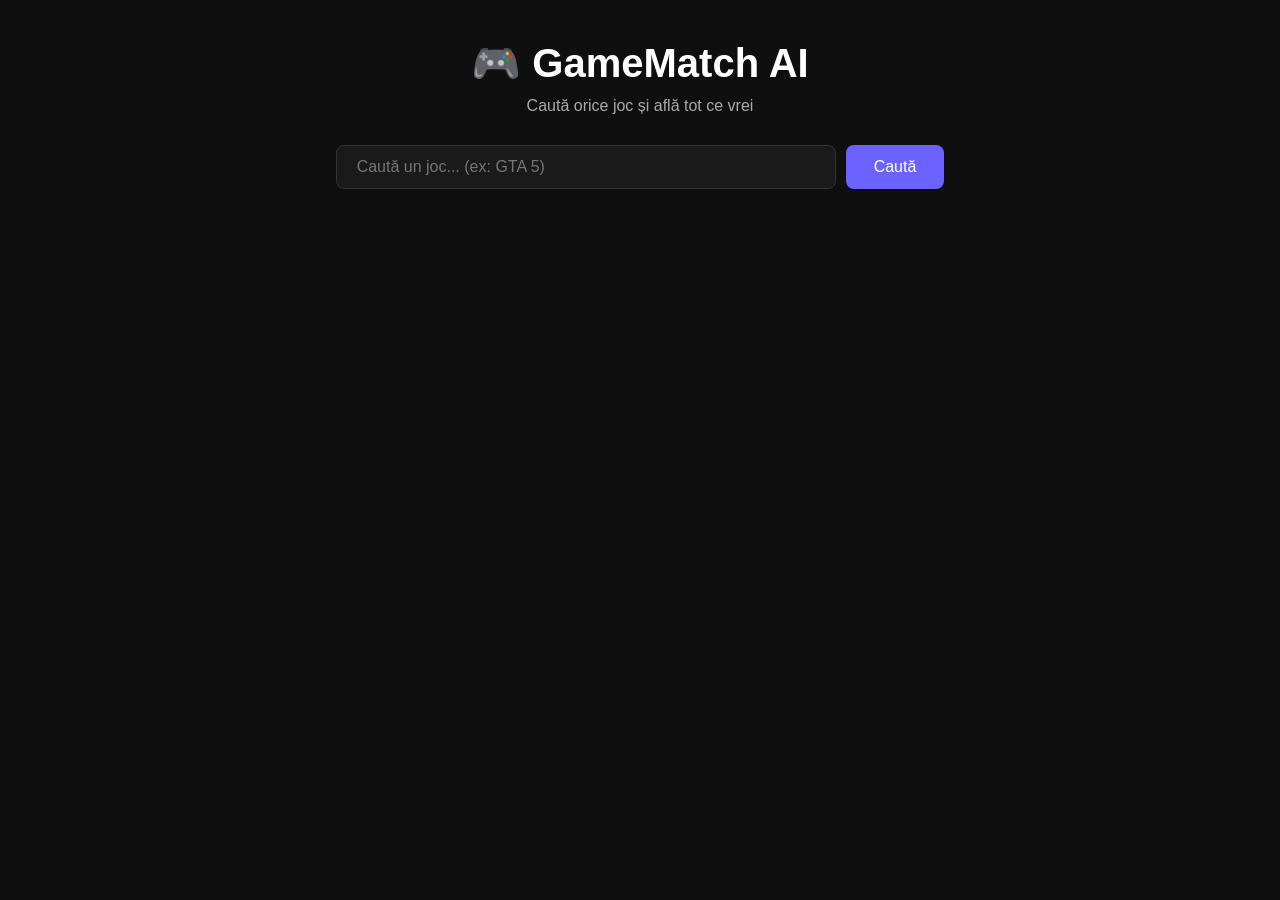
==== frontend/index.html @ b224672c "functioneaza minimal" ====
<!DOCTYPE html>
<html lang="ro">
<head>
    <meta charset="UTF-8">
    <meta name="viewport" content="width=device-width, initial-scale=1.0">
    <title>GameMatch AI</title>
    <link rel="stylesheet" href="style.css">
</head>
<body>

    <div class="container">
        <h1>🎮 GameMatch AI</h1>
        <p class="subtitle">Caută orice joc și află tot ce vrei</p>

        <div class="search-box">
            <input type="text" id="searchInput" placeholder="Caută un joc... (ex: GTA 5)" />
            <button onclick="searchGames()">Caută</button>
        </div>

        <div id="loading" class="hidden">Se caută...</div>
        <div id="results"></div>
    </div>

    <div class="modal-overlay" id="modalOverlay" onclick="closeModal()">
        <div class="modal" id="modalContent" onclick="event.stopPropagation()"></div>
    </div>

    <script src="app.js"></script>
</body>
</html>
---- frontend/style.css ----
* {
    margin: 0;
    padding: 0;
    box-sizing: border-box;
}

body {
    background: #0f0f0f;
    color: #fff;
    font-family: 'Segoe UI', sans-serif;
    min-height: 100vh;
}

.container {
    max-width: 1100px;
    margin: 0 auto;
    padding: 40px 20px;
}

h1 {
    font-size: 2.5rem;
    text-align: center;
    margin-bottom: 10px;
}

.subtitle {
    text-align: center;
    color: #aaa;
    margin-bottom: 30px;
}

.search-box {
    display: flex;
    gap: 10px;
    justify-content: center;
    margin-bottom: 40px;
}

.search-box input {
    width: 500px;
    padding: 12px 20px;
    border-radius: 8px;
    border: 1px solid #333;
    background: #1a1a1a;
    color: #fff;
    font-size: 1rem;
}

.search-box button {
    padding: 12px 28px;
    border-radius: 8px;
    border: none;
    background: #6c63ff;
    color: #fff;
    font-size: 1rem;
    cursor: pointer;
}

.search-box button:hover {
    background: #574fd6;
}

.games-grid {
    display: grid;
    grid-template-columns: repeat(auto-fill, minmax(280px, 1fr));
    gap: 20px;
}

.game-card {
    background: #1a1a1a;
    border-radius: 12px;
    overflow: hidden;
    cursor: pointer;
    transition: transform 0.2s;
}

.game-card:hover {
    transform: translateY(-4px);
}

.game-card img {
    width: 100%;
    height: 160px;
    object-fit: cover;
}

.game-card .info {
    padding: 14px;
}

.game-card h3 {
    font-size: 1rem;
    margin-bottom: 6px;
}

.game-card .rating {
    color: #f5c518;
    font-size: 0.85rem;
    margin-bottom: 4px;
}

.game-card .genres {
    color: #aaa;
    font-size: 0.8rem;
}

.modal-overlay {
    display: none;
    position: fixed;
    inset: 0;
    background: rgba(0,0,0,0.8);
    z-index: 100;
    justify-content: center;
    align-items: center;
}

.modal-overlay.active {
    display: flex;
}

.modal {
    background: #1a1a1a;
    border-radius: 16px;
    padding: 30px;
    max-width: 600px;
    width: 90%;
    position: relative;
}

.modal img {
    width: 100%;
    border-radius: 10px;
    margin-bottom: 16px;
}

.modal h2 {
    margin-bottom: 8px;
}

.modal .ai-desc {
    color: #ccc;
    line-height: 1.6;
    margin-top: 12px;
    padding: 12px;
    background: #111;
    border-radius: 8px;
    border-left: 3px solid #6c63ff;
}

.modal .close {
    position: absolute;
    top: 16px;
    right: 20px;
    background: none;
    border: none;
    color: #fff;
    font-size: 1.5rem;
    cursor: pointer;
}

.hidden {
    display: none;
}

.loading {
    text-align: center;
    color: #aaa;
    margin: 20px 0;
}
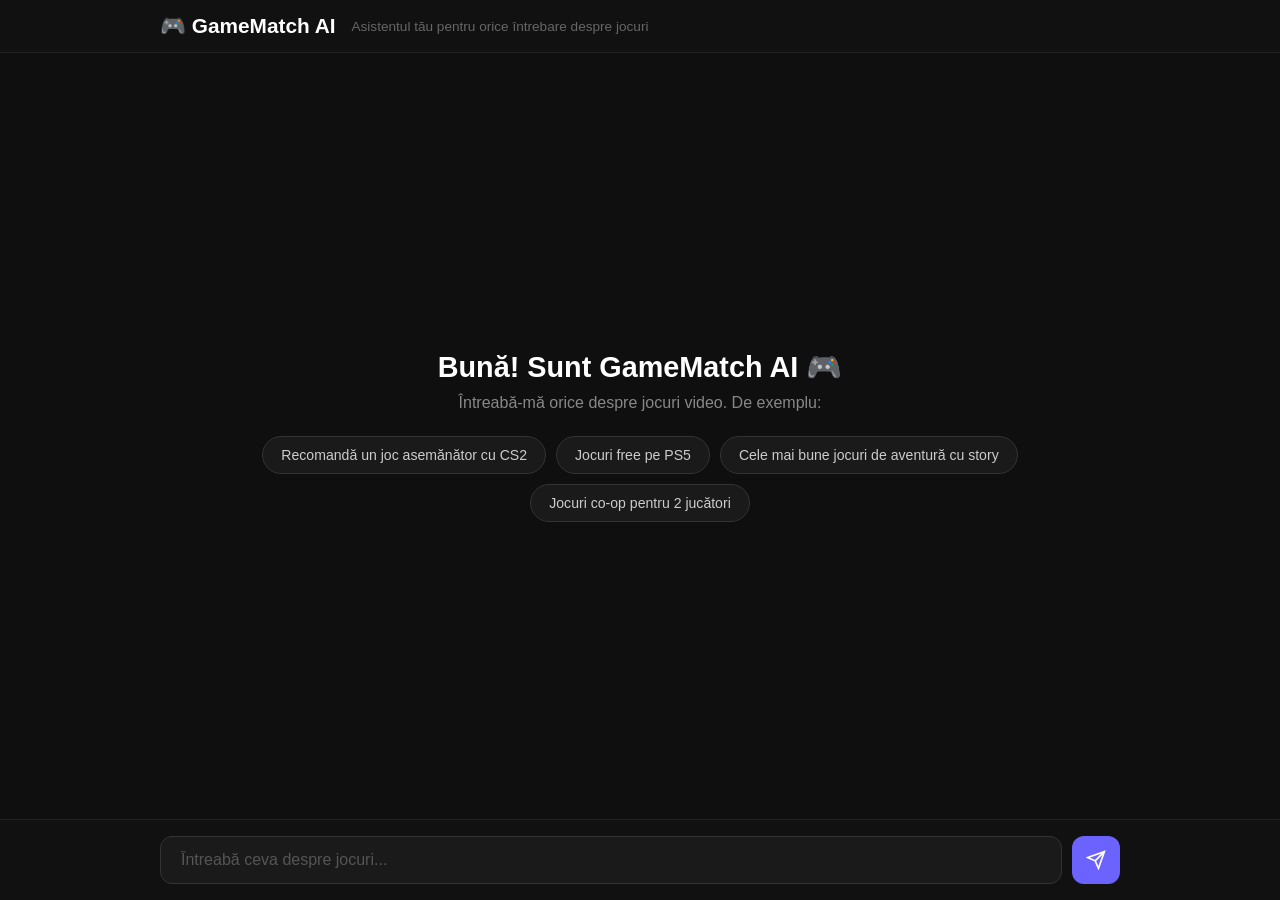
==== commit 5ef0197d: "fix:Functionare corecta" ====
--- a/frontend/index.html
+++ b/frontend/index.html
@@ -8,17 +8,38 @@
 </head>
 <body>
 
-    <div class="container">
-        <h1>🎮 GameMatch AI</h1>
-        <p class="subtitle">Caută orice joc și află tot ce vrei</p>
+    <div class="app-layout">
+        <header class="app-header">
+            <div class="header-inner">
+                <span class="logo">🎮 GameMatch AI</span>
+                <span class="header-sub">Asistentul tău pentru orice întrebare despre jocuri</span>
+            </div>
+        </header>
 
-        <div class="search-box">
-            <input type="text" id="searchInput" placeholder="Caută un joc... (ex: GTA 5)" />
-            <button onclick="searchGames()">Caută</button>
+        <main class="chat-area" id="chatArea">
+            <div class="welcome-msg">
+                <h2>Bună! Sunt GameMatch AI 🎮</h2>
+                <p>Întreabă-mă orice despre jocuri video. De exemplu:</p>
+                <div class="suggestions">
+                    <button class="suggestion-btn" onclick="sendSuggestion(this)">Recomandă un joc asemănător cu CS2</button>
+                    <button class="suggestion-btn" onclick="sendSuggestion(this)">Jocuri free pe PS5</button>
+                    <button class="suggestion-btn" onclick="sendSuggestion(this)">Cele mai bune jocuri de aventură cu story</button>
+                    <button class="suggestion-btn" onclick="sendSuggestion(this)">Jocuri co-op pentru 2 jucători</button>
+                </div>
+            </div>
+        </main>
+
+        <div class="input-area">
+            <div class="input-inner">
+                <input type="text" id="userInput" placeholder="Întreabă ceva despre jocuri..." />
+                <button id="sendBtn" onclick="sendMessage()">
+                    <svg width="20" height="20" viewBox="0 0 24 24" fill="none" stroke="currentColor" stroke-width="2">
+                        <line x1="22" y1="2" x2="11" y2="13"></line>
+                        <polygon points="22 2 15 22 11 13 2 9 22 2"></polygon>
+                    </svg>
+                </button>
+            </div>
         </div>
-
-        <div id="loading" class="hidden">Se caută...</div>
-        <div id="results"></div>
     </div>
 
     <div class="modal-overlay" id="modalOverlay" onclick="closeModal()">
--- a/frontend/style.css
+++ b/frontend/style.css
@@ -11,159 +11,337 @@
     min-height: 100vh;
 }
 
-.container {
-    max-width: 1100px;
+.app-layout {
+    display: flex;
+    flex-direction: column;
+    height: 100vh;
+    overflow: hidden;
+}
+
+.app-header {
+    background: #111;
+    border-bottom: 1px solid #222;
+    padding: 14px 24px;
+    flex-shrink: 0;
+}
+
+.header-inner {
+    max-width: 960px;
     margin: 0 auto;
+    display: flex;
+    align-items: center;
+    gap: 16px;
+}
+
+.logo {
+    font-size: 1.3rem;
+    font-weight: 700;
+    color: #fff;
+}
+
+.header-sub {
+    color: #666;
+    font-size: 0.85rem;
+}
+
+.chat-area {
+    flex: 1;
+    overflow-y: auto;
+    padding: 32px 24px;
+    display: flex;
+    flex-direction: column;
+    gap: 16px;
+    max-width: 960px;
+    width: 100%;
+    margin: 0 auto;
+    align-self: center;
+}
+
+.welcome-msg {
+    text-align: center;
+    margin: auto;
     padding: 40px 20px;
 }
 
-h1 {
-    font-size: 2.5rem;
-    text-align: center;
+.welcome-msg h2 {
+    font-size: 1.8rem;
     margin-bottom: 10px;
 }
 
-.subtitle {
-    text-align: center;
-    color: #aaa;
-    margin-bottom: 30px;
-}
-
-.search-box {
-    display: flex;
+.welcome-msg p {
+    color: #888;
+    margin-bottom: 24px;
+}
+
+.suggestions {
+    display: flex;
+    flex-wrap: wrap;
     gap: 10px;
     justify-content: center;
-    margin-bottom: 40px;
-}
-
-.search-box input {
-    width: 500px;
-    padding: 12px 20px;
-    border-radius: 8px;
+}
+
+.suggestion-btn {
+    background: #1a1a1a;
     border: 1px solid #333;
-    background: #1a1a1a;
-    color: #fff;
-    font-size: 1rem;
-}
-
-.search-box button {
-    padding: 12px 28px;
-    border-radius: 8px;
-    border: none;
-    background: #6c63ff;
-    color: #fff;
-    font-size: 1rem;
+    color: #ccc;
+    padding: 10px 18px;
+    border-radius: 20px;
     cursor: pointer;
-}
-
-.search-box button:hover {
-    background: #574fd6;
+    font-size: 0.88rem;
+    transition: all 0.2s;
+}
+
+.suggestion-btn:hover {
+    background: #6c63ff;
+    border-color: #6c63ff;
+    color: #fff;
+}
+
+/* ─── Chat bubbles ─── */
+.chat-bubble {
+    max-width: 75%;
+    padding: 14px 18px;
+    border-radius: 16px;
+    line-height: 1.6;
+    font-size: 0.95rem;
+}
+
+.user-bubble {
+    background: #6c63ff;
+    color: #fff;
+    align-self: flex-end;
+    border-bottom-right-radius: 4px;
+}
+
+.ai-bubble {
+    background: #1a1a1a;
+    color: #ddd;
+    align-self: flex-start;
+    border-bottom-left-radius: 4px;
+    display: flex;
+    align-items: flex-start;
+    gap: 10px;
+    max-width: 85%;
+}
+
+.ai-avatar {
+    font-size: 1.2rem;
+    flex-shrink: 0;
+    margin-top: 2px;
+}
+
+.ai-text { flex: 1; }
+
+/* ─── Loading dots ─── */
+.loading-bubble { padding: 18px 22px; }
+
+.dot {
+    display: inline-block;
+    width: 8px;
+    height: 8px;
+    background: #6c63ff;
+    border-radius: 50%;
+    margin: 0 3px;
+    animation: bounce 1.2s infinite;
+}
+
+.dot:nth-child(2) { animation-delay: 0.2s; }
+.dot:nth-child(3) { animation-delay: 0.4s; }
+
+@keyframes bounce {
+    0%, 80%, 100% { transform: translateY(0); opacity: 0.5; }
+    40% { transform: translateY(-8px); opacity: 1; }
+}
+
+/* ─── Games grid ─── */
+.chat-games-grid {
+    align-self: stretch;
+    width: 100%;
 }
 
 .games-grid {
     display: grid;
-    grid-template-columns: repeat(auto-fill, minmax(280px, 1fr));
-    gap: 20px;
-}
-
+    grid-template-columns: repeat(4, 1fr);
+    gap: 14px;
+    width: 100%;
+}
+
+/* Card cu poza patrata frumoasa */
 .game-card {
     background: #1a1a1a;
     border-radius: 12px;
     overflow: hidden;
     cursor: pointer;
-    transition: transform 0.2s;
+    transition: transform 0.2s, box-shadow 0.2s;
+    border: 1px solid #222;
+    display: flex;
+    flex-direction: column;
 }
 
 .game-card:hover {
-    transform: translateY(-4px);
-}
-
-.game-card img {
-    width: 100%;
-    height: 160px;
+    transform: translateY(-5px);
+    box-shadow: 0 10px 28px rgba(108, 99, 255, 0.3);
+    border-color: #6c63ff;
+}
+
+/* Poza patratica 1:1 */
+.card-img-wrap {
+    width: 100%;
+    padding-top: 60%;
+    position: relative;
+    overflow: hidden;
+    background: #111;
+}
+
+.card-img-wrap img {
+    position: absolute;
+    top: 0;
+    left: 0;
+    width: 100%;
+    height: 100%;
     object-fit: cover;
+    transition: transform 0.3s;
+}
+
+.game-card:hover .card-img-wrap img {
+    transform: scale(1.07);
 }
 
 .game-card .info {
-    padding: 14px;
+    padding: 12px;
+    flex: 1;
 }
 
 .game-card h3 {
-    font-size: 1rem;
+    font-size: 0.88rem;
     margin-bottom: 6px;
+    white-space: nowrap;
+    overflow: hidden;
+    text-overflow: ellipsis;
+    color: #fff;
 }
 
 .game-card .rating {
     color: #f5c518;
-    font-size: 0.85rem;
+    font-size: 0.8rem;
     margin-bottom: 4px;
 }
 
 .game-card .genres {
-    color: #aaa;
-    font-size: 0.8rem;
-}
-
-.modal-overlay {
-    display: none;
-    position: fixed;
-    inset: 0;
-    background: rgba(0,0,0,0.8);
-    z-index: 100;
+    color: #777;
+    font-size: 0.75rem;
+    white-space: nowrap;
+    overflow: hidden;
+    text-overflow: ellipsis;
+}
+
+/* ─── Input area ─── */
+.input-area {
+    background: #111;
+    border-top: 1px solid #222;
+    padding: 16px 24px;
+    flex-shrink: 0;
+}
+
+.input-inner {
+    max-width: 960px;
+    margin: 0 auto;
+    display: flex;
+    gap: 10px;
+    align-items: center;
+}
+
+.input-inner input {
+    flex: 1;
+    padding: 14px 20px;
+    border-radius: 12px;
+    border: 1px solid #333;
+    background: #1a1a1a;
+    color: #fff;
+    font-size: 1rem;
+    outline: none;
+    transition: border-color 0.2s;
+}
+
+.input-inner input:focus { border-color: #6c63ff; }
+.input-inner input::placeholder { color: #555; }
+
+#sendBtn {
+    width: 48px;
+    height: 48px;
+    border-radius: 12px;
+    border: none;
+    background: #6c63ff;
+    color: #fff;
+    cursor: pointer;
+    display: flex;
+    align-items: center;
     justify-content: center;
-    align-items: center;
-}
-
-.modal-overlay.active {
-    display: flex;
-}
-
-.modal {
-    background: #1a1a1a;
-    border-radius: 16px;
-    padding: 30px;
-    max-width: 600px;
-    width: 90%;
-    position: relative;
-}
-
-.modal img {
-    width: 100%;
-    border-radius: 10px;
-    margin-bottom: 16px;
-}
-
-.modal h2 {
+    flex-shrink: 0;
+    transition: background 0.2s;
+}
+
+#sendBtn:hover { background: #574fd6; }
+
+/* ─── Back button ─── */
+.back-btn {
+    background: #1a1a1a;
+    color: #fff;
+    border: 1px solid #333;
+    padding: 10px 20px;
+    border-radius: 8px;
+    cursor: pointer;
+    margin-bottom: 24px;
+    font-size: 0.95rem;
+    transition: background 0.2s;
+    display: inline-block;
+}
+
+.back-btn:hover {
+    background: #6c63ff;
+    border-color: #6c63ff;
+}
+
+/* ─── game-details.html ─── */
+.container {
+    max-width: 900px;
+    margin: 0 auto;
+    padding: 40px 24px;
+}
+
+#gameDetails img {
+    width: 100%;
+    max-height: 420px;
+    object-fit: cover;
+    border-radius: 12px;
+    margin-bottom: 20px;
+}
+
+#gameDetails h1 {
+    font-size: 2rem;
+    margin-bottom: 12px;
+}
+
+#gameDetails p {
+    color: #bbb;
     margin-bottom: 8px;
-}
-
-.modal .ai-desc {
+    font-size: 0.95rem;
+}
+
+#gameDetails .ai-desc {
     color: #ccc;
     line-height: 1.6;
-    margin-top: 12px;
-    padding: 12px;
-    background: #111;
+    margin-top: 16px;
+    padding: 14px;
+    background: #1a1a1a;
     border-radius: 8px;
     border-left: 3px solid #6c63ff;
 }
 
-.modal .close {
-    position: absolute;
-    top: 16px;
-    right: 20px;
-    background: none;
-    border: none;
-    color: #fff;
-    font-size: 1.5rem;
-    cursor: pointer;
-}
-
-.hidden {
-    display: none;
-}
-
-.loading {
-    text-align: center;
-    color: #aaa;
-    margin: 20px 0;
-}+/* ─── Scrollbar ─── */
+::-webkit-scrollbar { width: 6px; }
+::-webkit-scrollbar-track { background: #111; }
+::-webkit-scrollbar-thumb { background: #333; border-radius: 3px; }
+::-webkit-scrollbar-thumb:hover { background: #6c63ff; }
+
+.hidden { display: none; }
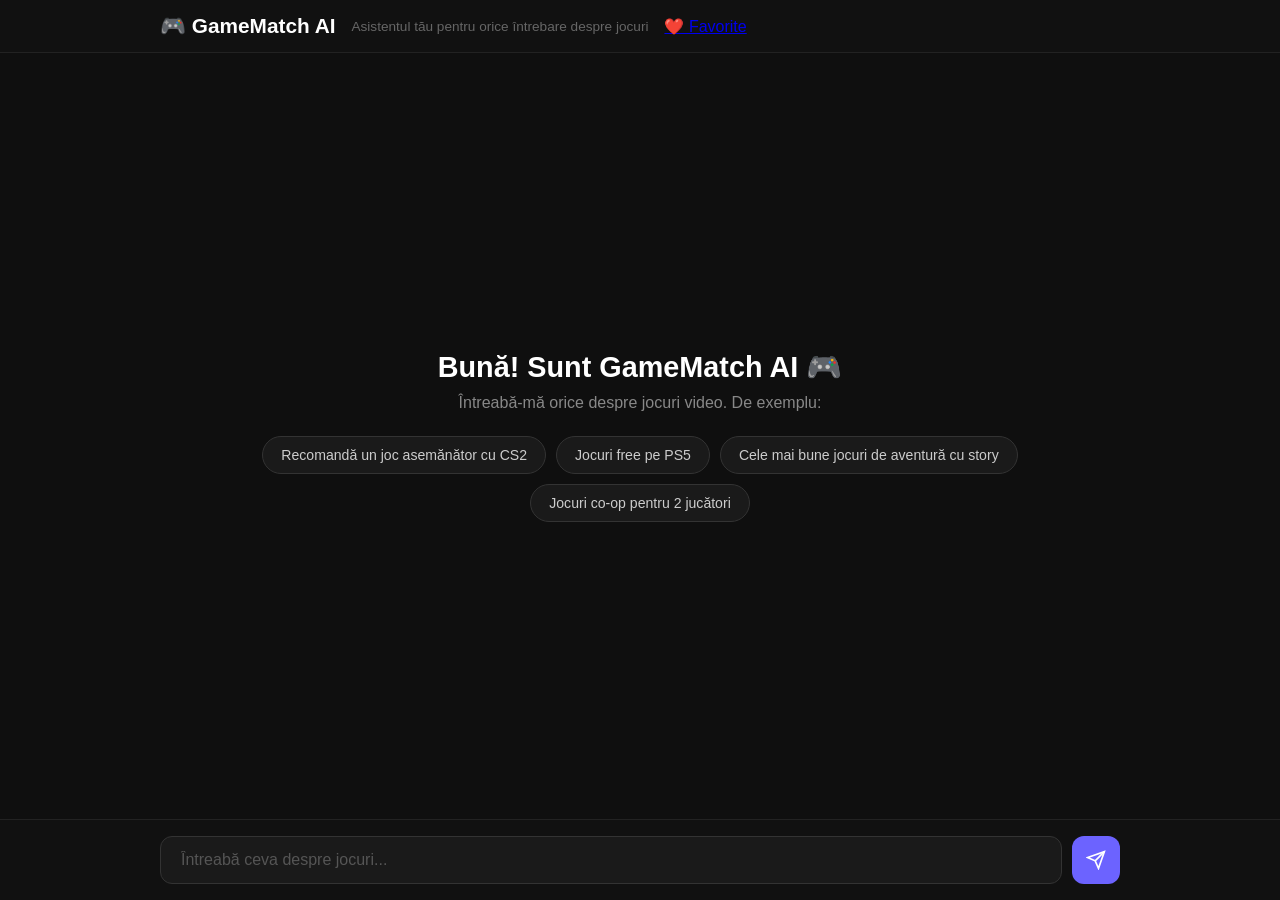
==== commit 7410d90a: "add the page of favourite game" ====
--- a/frontend/index.html
+++ b/frontend/index.html
@@ -13,6 +13,7 @@
             <div class="header-inner">
                 <span class="logo">🎮 GameMatch AI</span>
                 <span class="header-sub">Asistentul tău pentru orice întrebare despre jocuri</span>
+                <a href="favorites.html" class="fav-header-btn">❤️ Favorite</a>
             </div>
         </header>
 
@@ -42,10 +43,6 @@
         </div>
     </div>
 
-    <div class="modal-overlay" id="modalOverlay" onclick="closeModal()">
-        <div class="modal" id="modalContent" onclick="event.stopPropagation()"></div>
-    </div>
-
     <script src="app.js"></script>
 </body>
 </html>
--- a/frontend/style.css
+++ b/frontend/style.css
@@ -166,7 +166,6 @@
     width: 100%;
 }
 
-/* Card cu poza patrata frumoasa */
 .game-card {
     background: #1a1a1a;
     border-radius: 12px;
@@ -184,7 +183,6 @@
     border-color: #6c63ff;
 }
 
-/* Poza patratica 1:1 */
 .card-img-wrap {
     width: 100%;
     padding-top: 60%;
@@ -332,10 +330,109 @@
     color: #ccc;
     line-height: 1.6;
     margin-top: 16px;
-    padding: 14px;
-    background: #1a1a1a;
+    padding: 16px;
+    background: #1a1a1a;
+    border-radius: 12px;
+    border-left: 3px solid #6c63ff;
+}
+
+#gameDetails .ai-desc h3 {
+    font-size: 1.1rem;
+    margin-bottom: 10px;
+    color: #fff;
+}
+
+/* ─── Game meta ─── */
+.game-title {
+    font-size: 2rem;
+    margin-bottom: 12px;
+}
+
+.game-meta {
+    display: flex;
+    gap: 20px;
+    color: #bbb;
+    font-size: 0.95rem;
+    margin-bottom: 12px;
+    flex-wrap: wrap;
+}
+
+.platforms-text {
+    color: #bbb;
+    font-size: 0.95rem;
+    margin-bottom: 16px;
+}
+
+/* ─── Store buttons ─── */
+.store-section {
+    margin-top: 28px;
+}
+
+.store-section h3 {
+    font-size: 1.1rem;
+    margin-bottom: 14px;
+    color: #fff;
+}
+
+.store-buttons {
+    display: flex;
+    flex-direction: column;
+    gap: 10px;
+    max-width: 400px;
+}
+
+.store-btn {
+    display: flex;
+    align-items: center;
+    gap: 12px;
+    padding: 14px 20px;
+    border-radius: 12px;
+    color: #fff;
+    text-decoration: none;
+    font-size: 1rem;
+    font-weight: 600;
+    transition: opacity 0.2s, transform 0.2s;
+    border: 1px solid rgba(255,255,255,0.15);
+    box-shadow: 0 2px 8px rgba(0,0,0,0.3);
+}
+
+.store-btn:hover {
+    opacity: 0.9;
+    transform: translateX(4px);
+}
+
+/* ─── Skeleton loader ─── */
+.skeleton {
+    background: linear-gradient(90deg, #1a1a1a 25%, #2a2a2a 50%, #1a1a1a 75%);
+    background-size: 200% 100%;
+    animation: shimmer 1.5s infinite;
     border-radius: 8px;
-    border-left: 3px solid #6c63ff;
+    margin-bottom: 16px;
+}
+
+.skeleton-img {
+    width: 100%;
+    height: 420px;
+    border-radius: 12px;
+}
+
+.skeleton-title {
+    width: 60%;
+    height: 40px;
+}
+
+.skeleton-text {
+    width: 100%;
+    height: 20px;
+}
+
+.skeleton-text.short {
+    width: 40%;
+}
+
+@keyframes shimmer {
+    0% { background-position: 200% 0; }
+    100% { background-position: -200% 0; }
 }
 
 /* ─── Scrollbar ─── */
@@ -344,4 +441,110 @@
 ::-webkit-scrollbar-thumb { background: #333; border-radius: 3px; }
 ::-webkit-scrollbar-thumb:hover { background: #6c63ff; }
 
-.hidden { display: none; }+.hidden { display: none; }
+
+/* ─── Favorite button pe card ─── /
+.card-img-wrap {
+    position: relative;
+}
+
+.fav-btn {
+    position: absolute;
+    top: 8px;
+    right: 8px;
+    background: rgba(0,0,0,0.6);
+    border: none;
+    border-radius: 50%;
+    width: 34px;
+    height: 34px;
+    font-size: 1rem;
+    cursor: pointer;
+    display: flex;
+    align-items: center;
+    justify-content: center;
+    transition: transform 0.2s, background 0.2s;
+    opacity: 0.5;
+    z-index: 2;
+}
+
+.game-card:hover .fav-btn {
+    opacity: 1;
+}
+
+.fav-btn.fav-active {
+    opacity: 1;
+    background: rgba(108, 99, 255, 0.85);
+    transform: scale(1.1);
+}
+
+.fav-btn:hover {
+    transform: scale(1.2);
+}
+
+/ ─── Favorite buton în header ─── /
+.fav-header-btn {
+    margin-left: auto;
+    background: #1a1a1a;
+    border: 1px solid #333;
+    color: #ccc;
+    padding: 8px 16px;
+    border-radius: 20px;
+    text-decoration: none;
+    font-size: 0.88rem;
+    transition: all 0.2s;
+    white-space: nowrap;
+}
+
+.fav-header-btn:hover,
+.fav-header-btn.fav-active {
+    background: #6c63ff;
+    border-color: #6c63ff;
+    color: #fff;
+}
+
+/ ─── Pagina Favorite ─── */
+.favorites-page {
+    max-width: 960px;
+    width: 100%;
+    margin: 0 auto;
+    padding: 32px 24px;
+    overflow-y: auto;
+    flex: 1;
+}
+
+.favorites-header {
+    display: flex;
+    align-items: center;
+    gap: 20px;
+    margin-bottom: 28px;
+}
+
+.favorites-header h1 {
+    font-size: 1.6rem;
+}
+
+.no-favorites {
+    text-align: center;
+    padding: 60px 20px;
+    color: #666;
+}
+
+.no-favorites p {
+    font-size: 1.1rem;
+    margin-bottom: 20px;
+}
+
+.go-chat-btn {
+    background: #6c63ff;
+    color: #fff;
+    padding: 12px 24px;
+    border-radius: 12px;
+    text-decoration: none;
+    font-size: 1rem;
+    font-weight: 600;
+    transition: background 0.2s;
+}
+
+.go-chat-btn:hover {
+    background: #574fd6;
+}
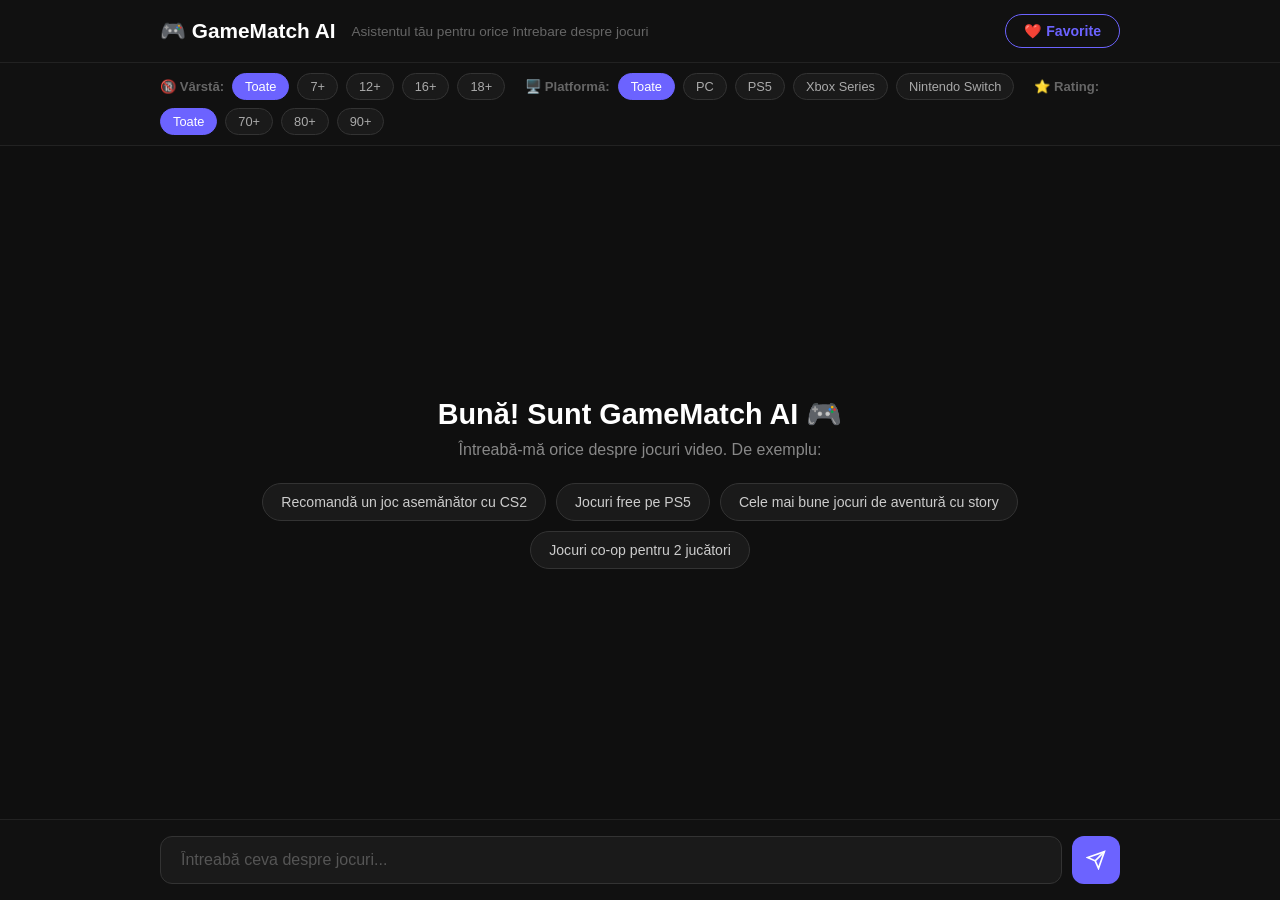
==== commit 428cf560: "Update Implementare filtru jocuri si varsta" ====
--- a/frontend/index.html
+++ b/frontend/index.html
@@ -16,6 +16,30 @@
                 <a href="favorites.html" class="fav-header-btn">❤️ Favorite</a>
             </div>
         </header>
+
+        <div class="filters-bar">
+            <div class="filters-inner">
+                <span class="filter-label">🔞 Vârstă:</span>
+                <button class="age-btn active" data-age="">Toate</button>
+                <button class="age-btn" data-age="1">7+</button>
+                <button class="age-btn" data-age="2">12+</button>
+                <button class="age-btn" data-age="3">16+</button>
+                <button class="age-btn" data-age="4">18+</button>
+
+                <span class="filter-label filter-label-platform">🖥️ Platformă:</span>
+                <button class="platform-btn active" data-platform="">Toate</button>
+                <button class="platform-btn" data-platform="18">PC</button>
+                <button class="platform-btn" data-platform="187">PS5</button>
+                <button class="platform-btn" data-platform="186">Xbox Series</button>
+                <button class="platform-btn" data-platform="7">Nintendo Switch</button>
+
+                <span class="filter-label filter-label-rating">⭐ Rating:</span>
+                <button class="rating-btn active" data-rating="">Toate</button>
+                <button class="rating-btn" data-rating="70">70+</button>
+                <button class="rating-btn" data-rating="80">80+</button>
+                <button class="rating-btn" data-rating="90">90+</button>
+            </div>
+        </div>
 
         <main class="chat-area" id="chatArea">
             <div class="welcome-msg">
--- a/frontend/style.css
+++ b/frontend/style.css
@@ -44,6 +44,89 @@
     font-size: 0.85rem;
 }
 
+/* ─── Favorite buton în header ─── */
+.fav-header-btn {
+    margin-left: auto;
+    background: transparent;
+    border: 1px solid #6c63ff;
+    color: #6c63ff;
+    padding: 8px 18px;
+    border-radius: 20px;
+    text-decoration: none;
+    font-size: 0.88rem;
+    font-weight: 600;
+    transition: all 0.2s;
+    white-space: nowrap;
+}
+
+.fav-header-btn:hover,
+.fav-header-btn.fav-active {
+    background: #6c63ff;
+    color: #fff;
+}
+
+/* ─── Filters bar ─── */
+.filters-bar {
+    background: #111;
+    border-bottom: 1px solid #222;
+    padding: 10px 24px;
+    flex-shrink: 0;
+}
+
+.filters-inner {
+    max-width: 960px;
+    margin: 0 auto;
+    display: flex;
+    align-items: center;
+    gap: 8px;
+    flex-wrap: wrap;
+}
+
+.filter-label {
+    color: #666;
+    font-size: 0.82rem;
+    font-weight: 600;
+    white-space: nowrap;
+}
+
+.filter-label-platform {
+    margin-left: 12px;
+}
+
+.filter-label-rating {
+    margin-left: 12px;
+}
+
+.age-btn,
+.platform-btn,
+.rating-btn {
+    background: #1a1a1a;
+    border: 1px solid #333;
+    color: #aaa;
+    padding: 5px 12px;
+    border-radius: 16px;
+    cursor: pointer;
+    font-size: 0.8rem;
+    transition: all 0.2s;
+    white-space: nowrap;
+}
+
+.age-btn:hover,
+.platform-btn:hover,
+.rating-btn:hover {
+    border-color: #6c63ff;
+    color: #fff;
+}
+
+.age-btn.active,
+.platform-btn.active,
+.rating-btn.active {
+    background: #6c63ff;
+    border-color: #6c63ff;
+    color: #fff;
+}
+
+/* ─── Chat area ─── */
 .chat-area {
     flex: 1;
     overflow-y: auto;
@@ -161,7 +244,7 @@
 
 .games-grid {
     display: grid;
-    grid-template-columns: repeat(4, 1fr);
+    grid-template-columns: repeat(auto-fill, minmax(200px, 1fr));
     gap: 14px;
     width: 100%;
 }
@@ -183,6 +266,7 @@
     border-color: #6c63ff;
 }
 
+/* ─── Card image ─── */
 .card-img-wrap {
     width: 100%;
     padding-top: 60%;
@@ -203,6 +287,43 @@
 
 .game-card:hover .card-img-wrap img {
     transform: scale(1.07);
+}
+
+/* ─── Favorite button pe card ─── */
+.fav-btn {
+    position: absolute;
+    top: 8px;
+    right: 8px;
+    background: rgba(0,0,0,0.7);
+    border: 1px solid rgba(255,255,255,0.15);
+    border-radius: 50%;
+    width: 34px;
+    height: 34px;
+    font-size: 0.95rem;
+    cursor: pointer;
+    display: flex;
+    align-items: center;
+    justify-content: center;
+    transition: all 0.2s;
+    opacity: 0;
+    z-index: 2;
+}
+
+.game-card:hover .fav-btn {
+    opacity: 1;
+}
+
+.fav-btn.fav-active {
+    opacity: 1;
+    background: #6c63ff;
+    border-color: #6c63ff;
+    transform: scale(1.1);
+}
+
+.fav-btn:hover {
+    transform: scale(1.2);
+    background: #6c63ff;
+    border-color: #6c63ff;
 }
 
 .game-card .info {
@@ -293,6 +414,7 @@
     font-size: 0.95rem;
     transition: background 0.2s;
     display: inline-block;
+    text-decoration: none;
 }
 
 .back-btn:hover {
@@ -435,116 +557,57 @@
     100% { background-position: -200% 0; }
 }
 
+/* ─── Pagina Favorite ─── */
+.favorites-page {
+    max-width: 960px;
+    width: 100%;
+    margin: 0 auto;
+    padding: 32px 24px;
+    overflow-y: auto;
+    flex: 1;
+}
+
+.favorites-header {
+    display: flex;
+    align-items: center;
+    gap: 20px;
+    margin-bottom: 28px;
+}
+
+.favorites-header h1 {
+    font-size: 1.6rem;
+}
+
+.no-favorites {
+    text-align: center;
+    padding: 60px 20px;
+    color: #666;
+}
+
+.no-favorites p {
+    font-size: 1.1rem;
+    margin-bottom: 20px;
+}
+
+.go-chat-btn {
+    background: #6c63ff;
+    color: #fff;
+    padding: 12px 24px;
+    border-radius: 12px;
+    text-decoration: none;
+    font-size: 1rem;
+    font-weight: 600;
+    transition: background 0.2s;
+}
+
+.go-chat-btn:hover {
+    background: #574fd6;
+}
+
 /* ─── Scrollbar ─── */
 ::-webkit-scrollbar { width: 6px; }
 ::-webkit-scrollbar-track { background: #111; }
 ::-webkit-scrollbar-thumb { background: #333; border-radius: 3px; }
 ::-webkit-scrollbar-thumb:hover { background: #6c63ff; }
 
-.hidden { display: none; }
-
-/* ─── Favorite button pe card ─── /
-.card-img-wrap {
-    position: relative;
-}
-
-.fav-btn {
-    position: absolute;
-    top: 8px;
-    right: 8px;
-    background: rgba(0,0,0,0.6);
-    border: none;
-    border-radius: 50%;
-    width: 34px;
-    height: 34px;
-    font-size: 1rem;
-    cursor: pointer;
-    display: flex;
-    align-items: center;
-    justify-content: center;
-    transition: transform 0.2s, background 0.2s;
-    opacity: 0.5;
-    z-index: 2;
-}
-
-.game-card:hover .fav-btn {
-    opacity: 1;
-}
-
-.fav-btn.fav-active {
-    opacity: 1;
-    background: rgba(108, 99, 255, 0.85);
-    transform: scale(1.1);
-}
-
-.fav-btn:hover {
-    transform: scale(1.2);
-}
-
-/ ─── Favorite buton în header ─── /
-.fav-header-btn {
-    margin-left: auto;
-    background: #1a1a1a;
-    border: 1px solid #333;
-    color: #ccc;
-    padding: 8px 16px;
-    border-radius: 20px;
-    text-decoration: none;
-    font-size: 0.88rem;
-    transition: all 0.2s;
-    white-space: nowrap;
-}
-
-.fav-header-btn:hover,
-.fav-header-btn.fav-active {
-    background: #6c63ff;
-    border-color: #6c63ff;
-    color: #fff;
-}
-
-/ ─── Pagina Favorite ─── */
-.favorites-page {
-    max-width: 960px;
-    width: 100%;
-    margin: 0 auto;
-    padding: 32px 24px;
-    overflow-y: auto;
-    flex: 1;
-}
-
-.favorites-header {
-    display: flex;
-    align-items: center;
-    gap: 20px;
-    margin-bottom: 28px;
-}
-
-.favorites-header h1 {
-    font-size: 1.6rem;
-}
-
-.no-favorites {
-    text-align: center;
-    padding: 60px 20px;
-    color: #666;
-}
-
-.no-favorites p {
-    font-size: 1.1rem;
-    margin-bottom: 20px;
-}
-
-.go-chat-btn {
-    background: #6c63ff;
-    color: #fff;
-    padding: 12px 24px;
-    border-radius: 12px;
-    text-decoration: none;
-    font-size: 1rem;
-    font-weight: 600;
-    transition: background 0.2s;
-}
-
-.go-chat-btn:hover {
-    background: #574fd6;
-}+.hidden { display: none; }
